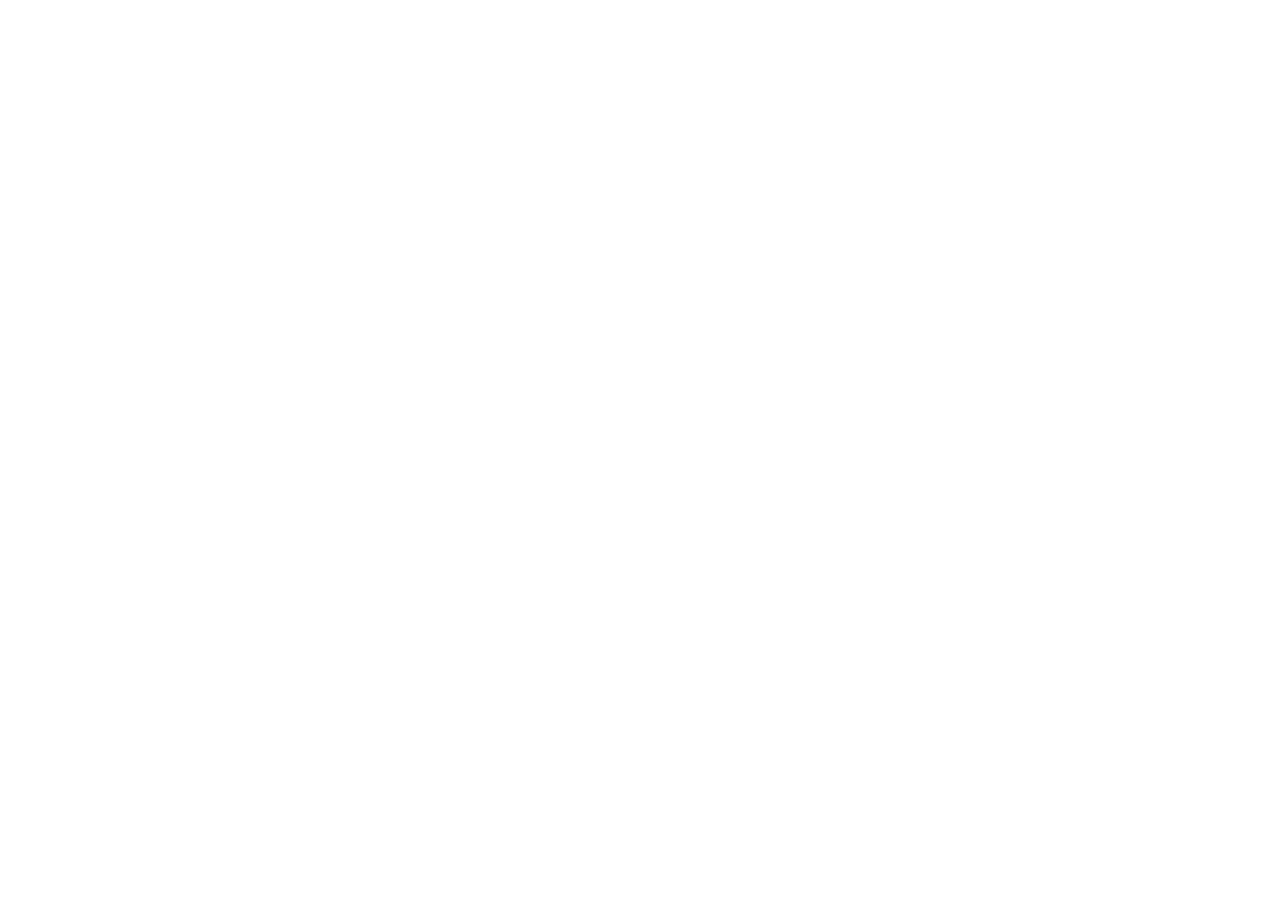
==== html/index.html @ e9254858 "setup del proyecto" ====
<!DOCTYPE html>
<html lang="en">
<head>
	<meta charset="UTF-8">
	<meta http-equiv="X-UA-Compatible" content="IE=edge">
	<meta name="viewport" content="width=device-width, initial-scale=1.0">
	<title>Document</title>
</head>
<body>
	
</body>
</html>
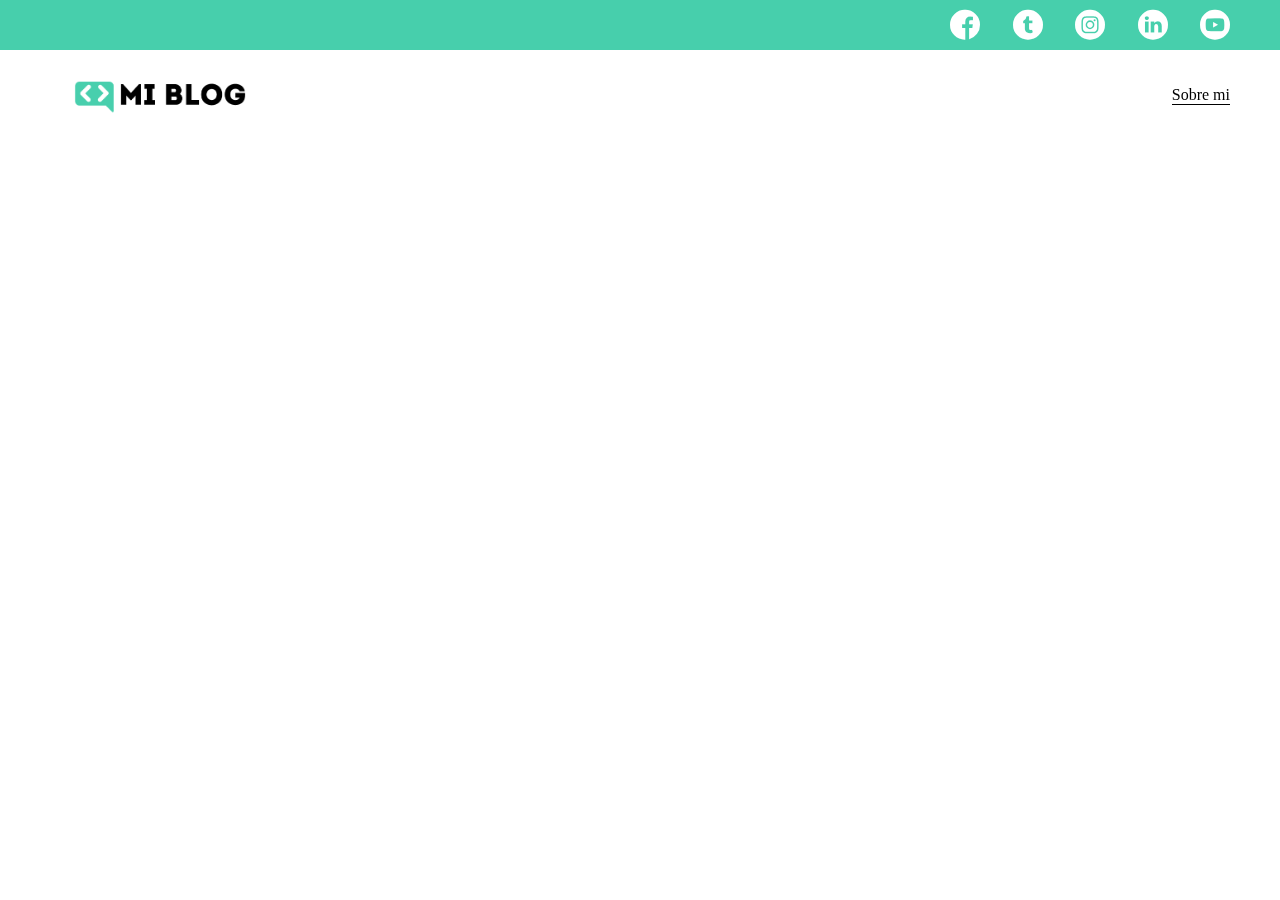
==== commit 44b1287f: "header terminado" ====
--- a/html/index.html
+++ b/html/index.html
@@ -4,9 +4,29 @@
 	<meta charset="UTF-8">
 	<meta http-equiv="X-UA-Compatible" content="IE=edge">
 	<meta name="viewport" content="width=device-width, initial-scale=1.0">
-	<title>Document</title>
+	<title>Mi blog personal</title>
+	<link rel="stylesheet" href="../css/main.css">
+	<link rel="stylesheet" href="../css/font/flaticon.css">
 </head>
 <body>
-	
+	<header>
+		<section class="header-icons-container">
+			<div class="icons">
+				<a href=""><span class="flaticon-001-facebook"></span></a>
+				<a href=""><span class="flaticon-002-twitter"></span></a>
+				<a href=""><span class="flaticon-011-instagram"></span></a>
+				<a href=""><span class="flaticon-010-linkedin"></span></a>
+				<a href=""><span class="flaticon-008-youtube"></span></a>
+			</div>
+		</section>
+		<nav>
+			<section class="nav-logo-container">
+				<a href="/"><img src="../assets/img/Logo-negro.png" alt="Logo de mi blog"></a>
+			</section>
+			<section class="profile-link">
+				<a href="./perfil.html">Sobre mi</a>
+			</section>
+		</nav>
+	</header>
 </body>
 </html>--- a/css/main.css
+++ b/css/main.css
@@ -0,0 +1,63 @@
+body {
+	margin: 0;
+	padding: 0;
+	position: fixed;
+	top: 0;
+	bottom: 0;
+	right: 0;
+	left: 0;
+}
+
+a {
+	text-decoration: none;
+	display: inline;
+	color: black;
+}
+/* estilos del header */
+header {
+	width: 100%;
+	height: 140px;
+	display: grid;
+	grid-template-rows: 1fr 1fr;
+}
+header .header-icons-container {
+	width: 100%;
+	height: 50px;
+	display: grid;
+	background-color: #47cfac;
+}
+header .header-icons-container .icons {
+	width: 300px;
+	height: auto;
+	display: flex;
+	justify-items: flex-end;
+	align-items: center;
+	justify-content: space-between;
+	justify-self: end;
+	margin-right: 50px;
+}
+header .icons span {
+	color: white;
+}
+nav {
+	display: grid;
+	grid-template-columns: 1fr 1fr;
+	height: 90px;
+}
+nav .nav-logo-container {
+	margin-left: 50px;
+}
+nav .nav-logo-container img {
+	width: 220px;
+	margin-top: 10px;
+}
+nav .profile-link {
+	display: flex;
+	align-items: center;
+	justify-content: flex-end;
+	margin-right: 50px;
+}
+nav .profile-link a {
+	color: black;
+	border-bottom: 1px solid black;
+}--- a/css/font/flaticon.css
+++ b/css/font/flaticon.css
@@ -0,0 +1,41 @@
+@font-face {
+  font-family: "Flaticon";
+  src: url("./Flaticon.eot");
+  src: url("./Flaticon.eot?#iefix") format("embedded-opentype"),
+       url("./Flaticon.woff") format("woff"),
+       url("./Flaticon.ttf") format("truetype"),
+       url("./Flaticon.svg#Flaticon") format("svg");
+  font-weight: normal;
+  font-style: normal;
+}
+
+@media screen and (-webkit-min-device-pixel-ratio:0) {
+  @font-face {
+    font-family: "Flaticon";
+    src: url("./Flaticon.svg#Flaticon") format("svg");
+  }
+}
+
+[class^="flaticon-"]:before, [class*=" flaticon-"]:before,
+[class^="flaticon-"]:after, [class*=" flaticon-"]:after {   
+  font-family: Flaticon;
+        font-size: 30px;
+font-style: normal;
+margin-left: 20px;
+}
+
+.flaticon-001-facebook:before { content: "\f100"; }
+.flaticon-002-twitter:before { content: "\f101"; }
+.flaticon-003-whatsapp:before { content: "\f102"; }
+.flaticon-004-groupme:before { content: "\f103"; }
+.flaticon-005-kik:before { content: "\f104"; }
+.flaticon-006-skype:before { content: "\f105"; }
+.flaticon-007-periscope:before { content: "\f106"; }
+.flaticon-008-youtube:before { content: "\f107"; }
+.flaticon-009-itunes:before { content: "\f108"; }
+.flaticon-010-linkedin:before { content: "\f109"; }
+.flaticon-011-instagram:before { content: "\f10a"; }
+.flaticon-012-messenger:before { content: "\f10b"; }
+.flaticon-013-twitter-1:before { content: "\f10c"; }
+.flaticon-014-snapchat:before { content: "\f10d"; }
+.flaticon-015-reddit:before { content: "\f10e"; }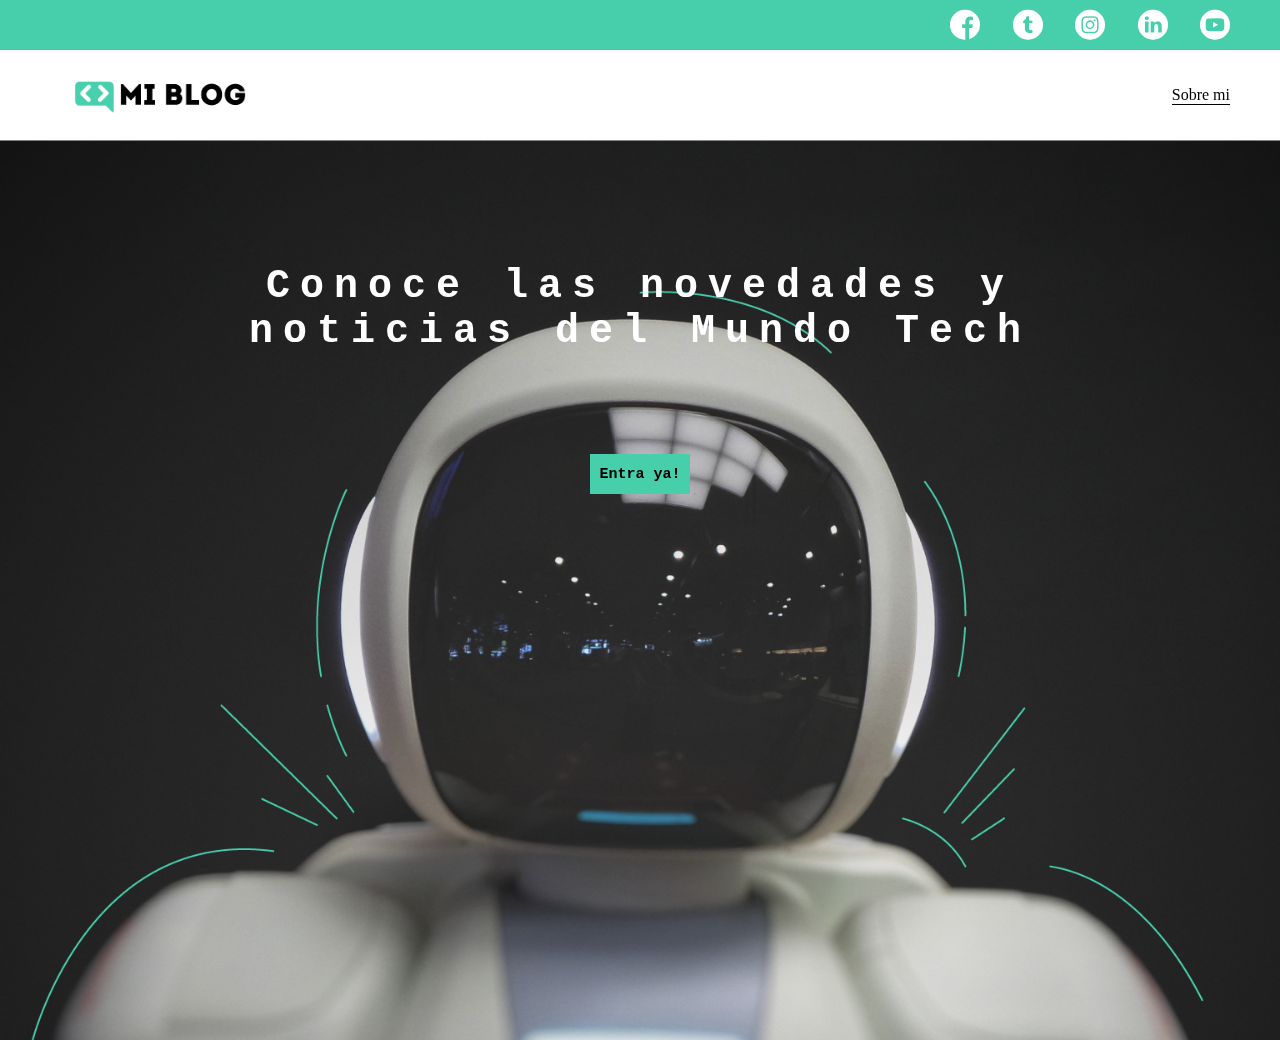
==== commit 83d4c5f3: "reto: terminar maquetado del index" ====
--- a/html/index.html
+++ b/html/index.html
@@ -28,5 +28,15 @@
 			</section>
 		</nav>
 	</header>
+	<main>
+		<div class="main-container">
+			<h2 class="main-tittle-container">
+				Conoce las novedades y noticias del Mundo Tech
+			</h2>
+			<div class="main-button-container">
+				<a href="">Entra ya!</a>
+			</div>
+		</div>
+	</main>
 </body>
 </html>--- a/css/main.css
+++ b/css/main.css
@@ -60,4 +60,37 @@
 nav .profile-link a {
 	color: black;
 	border-bottom: 1px solid black;
+}
+/*terminan estilos de header*/
+/*estilos del main*/
+main {
+	height: 100%;
+	background-image: url('../assets/img/Cover.png');
+	background-size: cover;
+	background-position: center;
+	display: flex;
+	justify-content: center;
+}
+main .main-container {
+	text-align: center;
+	margin-top: 5.7rem;
+	font-family: monospace;
+}
+main .main-container .main-tittle-container {
+	color: white;
+	letter-spacing: 10px;
+	font-size: 40px;
+	width: 50rem;
+}
+main .main-container .main-button-container {
+	height: 40px;
+	background-color: #47cfac;
+	width: 100px;
+	margin: 100px auto;
+	display: grid;
+}
+main .main-container .main-button-container a {
+	font-size: 15px;
+	margin: auto;
+	font-weight: bold;
 }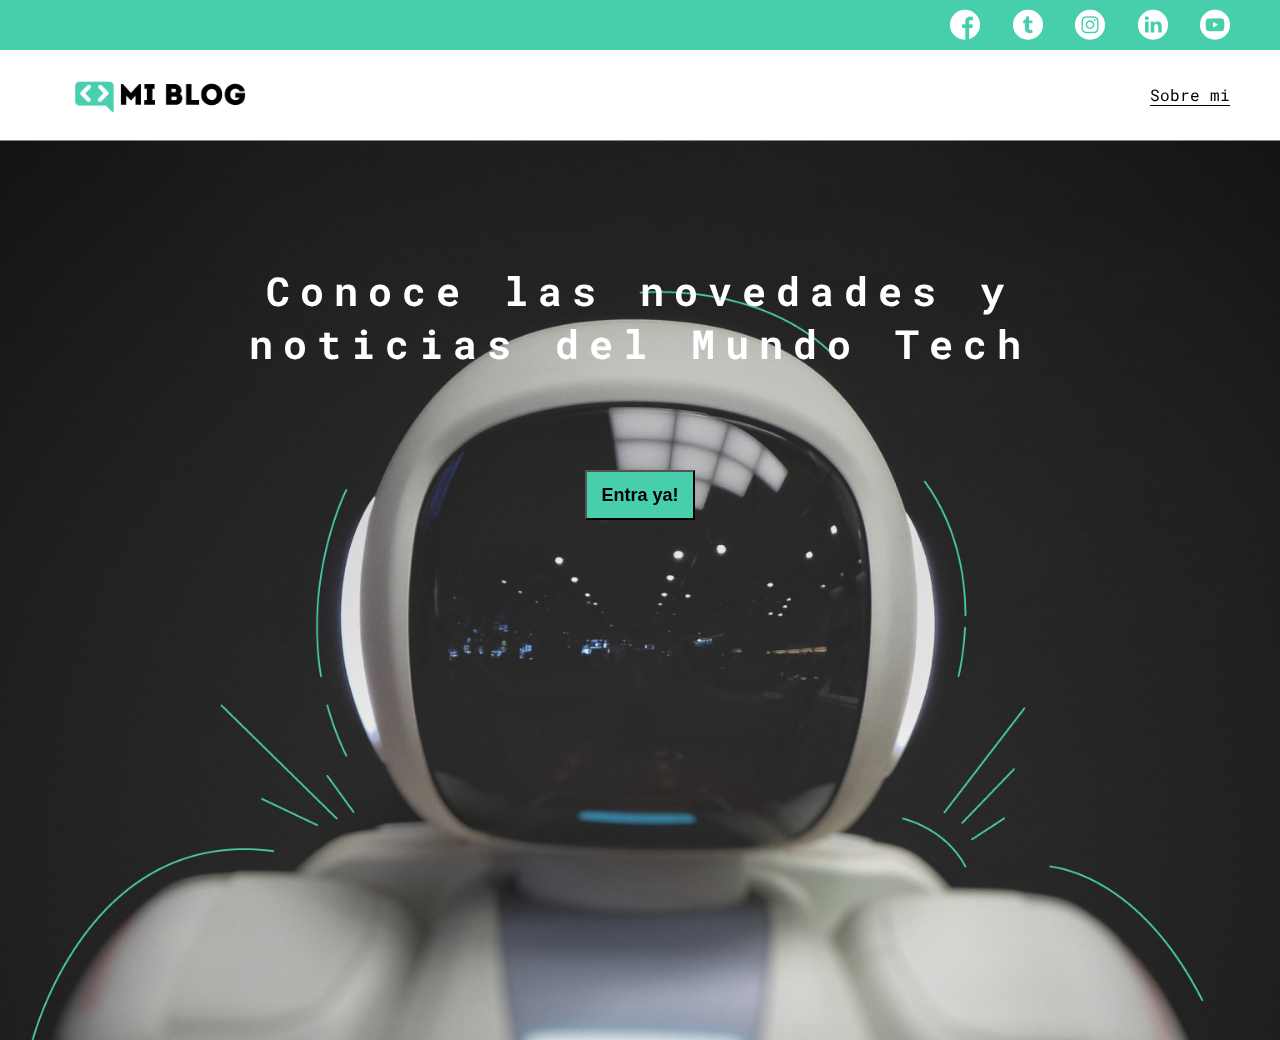
==== commit 81a9391c: "home terminado" ====
--- a/html/index.html
+++ b/html/index.html
@@ -21,7 +21,7 @@
 		</section>
 		<nav>
 			<section class="nav-logo-container">
-				<a href="/"><img src="../assets/img/Logo-negro.png" alt="Logo de mi blog"></a>
+				<a href="./index.html"><img src="../assets/img/Logo-negro.png" alt="Logo de mi blog"></a>
 			</section>
 			<section class="profile-link">
 				<a href="./perfil.html">Sobre mi</a>
@@ -29,13 +29,13 @@
 		</nav>
 	</header>
 	<main>
-		<div class="main-container">
-			<h2 class="main-tittle-container">
+		<div class="home-main-container">
+			<h2 class="home-main-tittle-container">
 				Conoce las novedades y noticias del Mundo Tech
 			</h2>
-			<div class="main-button-container">
-				<a href="">Entra ya!</a>
-			</div>
+			<button class="home-main-button-container">
+				<a href="./blogs.html">Entra ya!</a>
+			</button>
 		</div>
 	</main>
 </body>
--- a/css/main.css
+++ b/css/main.css
@@ -1,4 +1,8 @@
+/*fuentes*/
+@import url('https://fonts.googleapis.com/css2?family=Roboto+Mono:wght@400;500;700&family=Roboto+Slab:wght@400;700&family=Roboto:wght@400;500;700;900&display=swap');
+
 body {
+	font-family: 'Roboto Mono', monospace;
 	margin: 0;
 	padding: 0;
 	position: fixed;
@@ -7,12 +11,12 @@
 	right: 0;
 	left: 0;
 }
-
 a {
 	text-decoration: none;
 	display: inline;
 	color: black;
 }
+
 /* estilos del header */
 header {
 	width: 100%;
@@ -61,36 +65,37 @@
 	color: black;
 	border-bottom: 1px solid black;
 }
-/*terminan estilos de header*/
-/*estilos del main*/
+
+/*estilos del main dentro del home*/
 main {
 	height: 100%;
 	background-image: url('../assets/img/Cover.png');
 	background-size: cover;
 	background-position: center;
+	background-repeat: no-repeat;
 	display: flex;
 	justify-content: center;
 }
-main .main-container {
+main .home-main-container {
 	text-align: center;
 	margin-top: 5.7rem;
-	font-family: monospace;
 }
-main .main-container .main-tittle-container {
+main .home-main-container .home-main-tittle-container {
 	color: white;
 	letter-spacing: 10px;
 	font-size: 40px;
 	width: 50rem;
+	font-family: 'Roboto Mono', monospace;
 }
-main .main-container .main-button-container {
-	height: 40px;
+main .home-main-container .home-main-button-container {
+	height: 50px;
 	background-color: #47cfac;
-	width: 100px;
+	width: 110px;
 	margin: 100px auto;
 	display: grid;
+	align-items: center;
 }
-main .main-container .main-button-container a {
-	font-size: 15px;
-	margin: auto;
+main .home-main-container .home-main-button-container a {
+	font-size: 18px;
 	font-weight: bold;
 }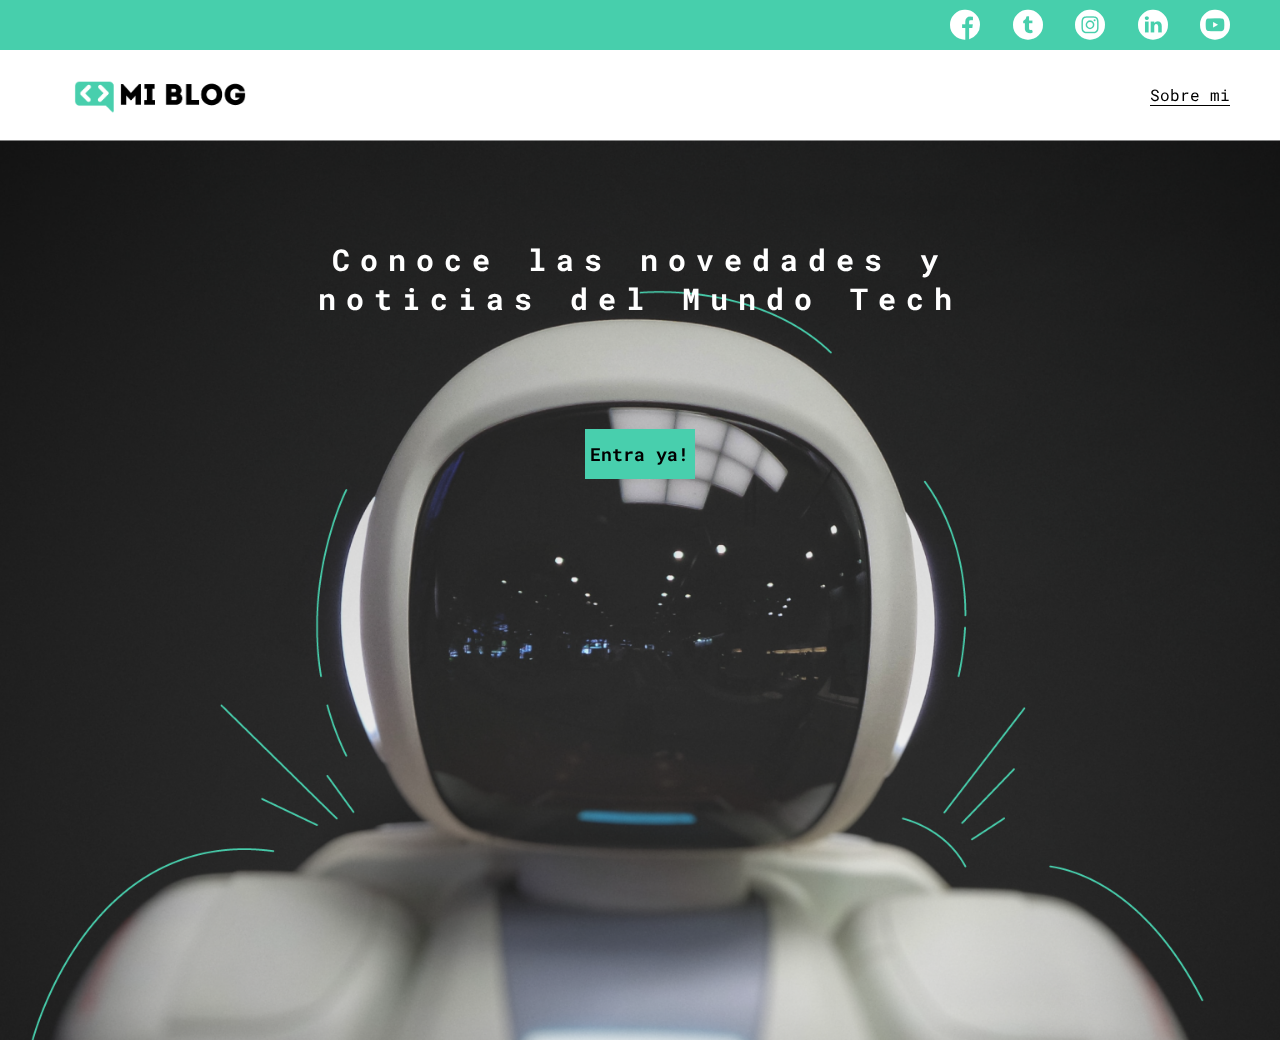
==== commit 0922dc3f: "maquetado html de blogs" ====
--- a/html/index.html
+++ b/html/index.html
@@ -28,15 +28,11 @@
 			</section>
 		</nav>
 	</header>
-	<main>
-		<div class="home-main-container">
-			<h2 class="home-main-tittle-container">
-				Conoce las novedades y noticias del Mundo Tech
-			</h2>
-			<button class="home-main-button-container">
-				<a href="./blogs.html">Entra ya!</a>
-			</button>
-		</div>
-	</main>
+	<main class="home-main">
+		<section>
+				<h1 class="home-main-text">Conoce las novedades y <br> noticias del Mundo Tech</h1>
+				<a class="home-main-button" href="blogs.html">Entra ya!</a>
+		</section>
+</main>
 </body>
 </html>--- a/css/main.css
+++ b/css/main.css
@@ -67,35 +67,37 @@
 }
 
 /*estilos del main dentro del home*/
-main {
+.home-main {
+	display: grid;
+	grid-template-columns: 1fr 4fr 1fr;
 	height: 100%;
 	background-image: url('../assets/img/Cover.png');
-	background-size: cover;
 	background-position: center;
 	background-repeat: no-repeat;
-	display: flex;
-	justify-content: center;
+	background-size: cover;
 }
-main .home-main-container {
+.home-main section {
+	display: grid;
+	grid-column: 2;
+	justify-items: center;
+	height: 350px;
+	margin-top: 80px;
+}
+.home-main-text {
+	font-family: 'Roboto mono', monospace;
+	font-size: 30px;
+	font-weight: 700px;
+	letter-spacing: 10px;
+	color: black;
 	text-align: center;
-	margin-top: 5.7rem;
+	color: white;
 }
-main .home-main-container .home-main-tittle-container {
-	color: white;
-	letter-spacing: 10px;
-	font-size: 40px;
-	width: 50rem;
-	font-family: 'Roboto Mono', monospace;
-}
-main .home-main-container .home-main-button-container {
+.home-main-button {
+	width: 110px;
 	height: 50px;
-	background-color: #47cfac;
-	width: 110px;
-	margin: 100px auto;
-	display: grid;
-	align-items: center;
-}
-main .home-main-container .home-main-button-container a {
+	background: #48cfad;
+	text-align: center;
+	font-weight: 700;
 	font-size: 18px;
-	font-weight: bold;
+	line-height: 50px;
 }